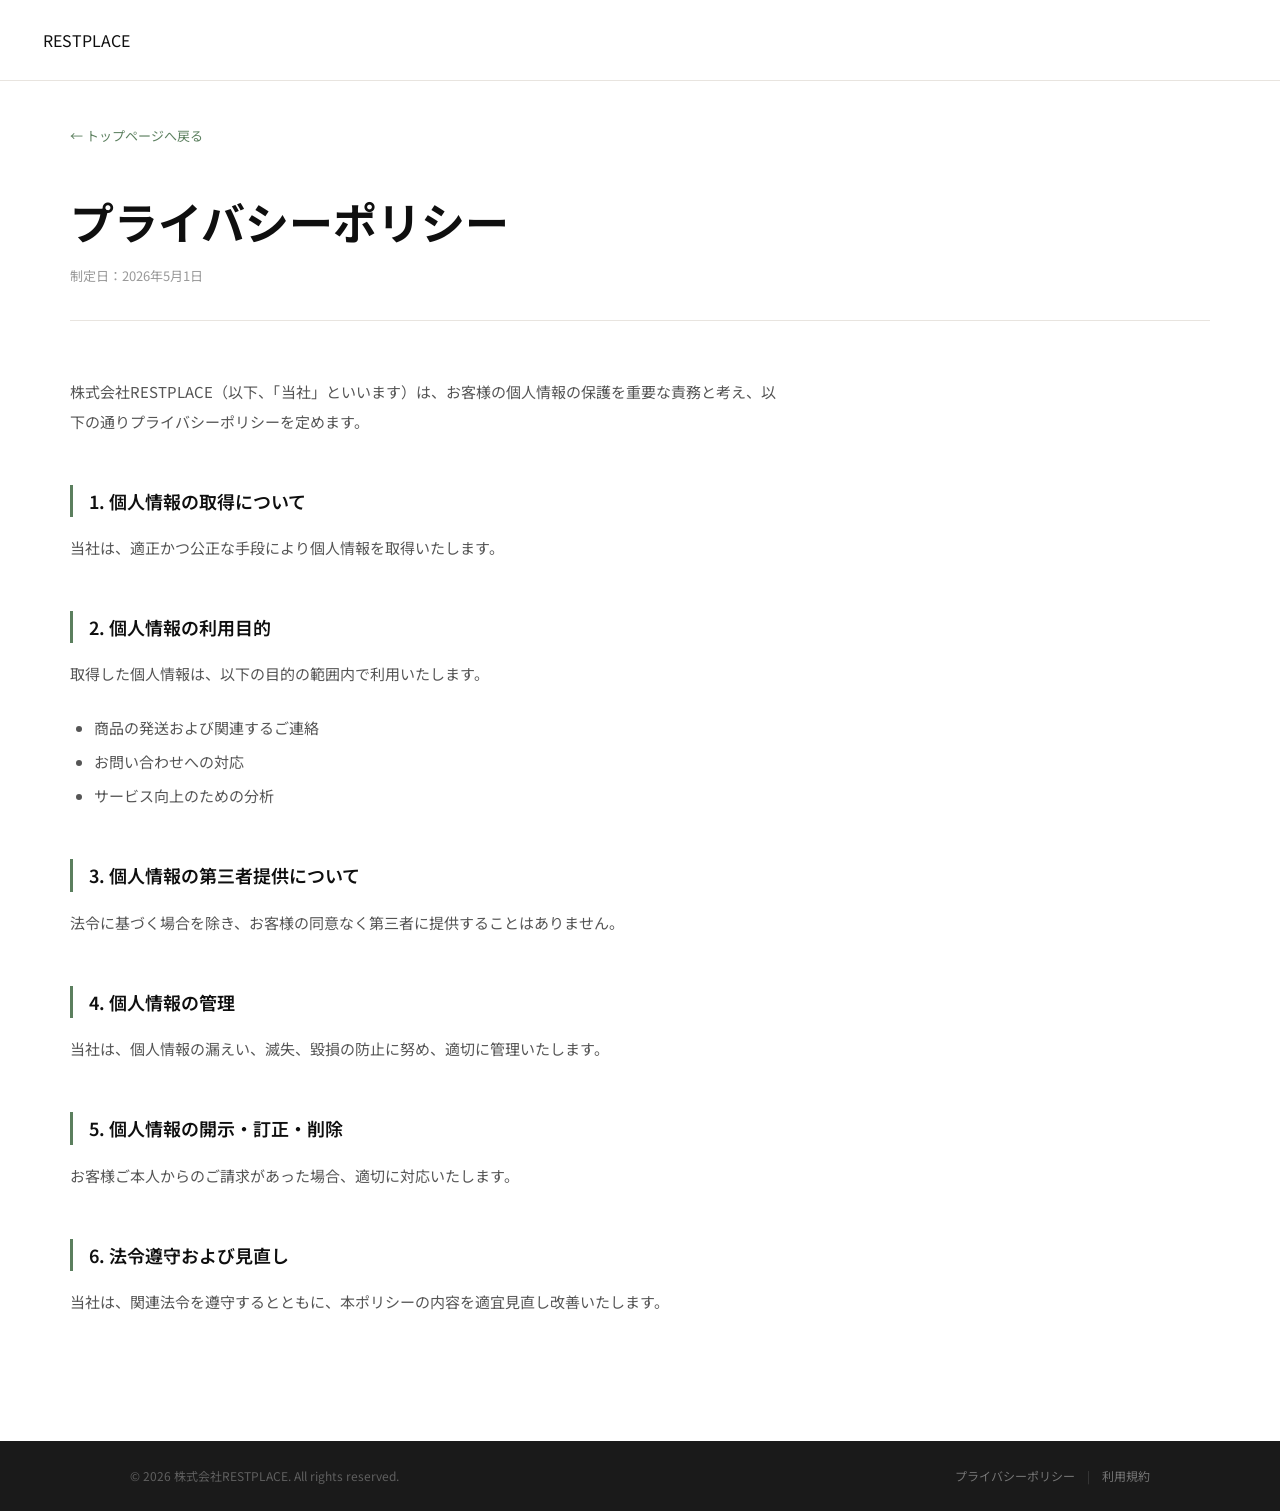
==== privacy.html @ e092492a "Initial commit: RESTPLACE website" ====
<!DOCTYPE html>
<html lang="ja">
<head>
    <meta charset="UTF-8">
    <meta name="viewport" content="width=device-width, initial-scale=1.0">
    <title>プライバシーポリシー | RESTPLACE</title>
    <link rel="preconnect" href="https://fonts.googleapis.com">
    <link rel="preconnect" href="https://fonts.gstatic.com" crossorigin>
    <link href="https://fonts.googleapis.com/css2?family=Noto+Sans+JP:wght@300;400;500;700&display=swap" rel="stylesheet">
    <link rel="stylesheet" href="style.css">
</head>
<body>

    <header class="header scrolled" id="header">
        <nav class="nav">
            <div class="nav-container">
                <a href="index.html" class="nav-logo" style="color: var(--clr-dark);">RESTPLACE</a>
            </div>
        </nav>
    </header>

    <main>
        <div class="legal-page">
            <a href="index.html" class="legal-back">
                ← トップページへ戻る
            </a>

            <h1 class="legal-title">プライバシーポリシー</h1>
            <p class="legal-updated">制定日：2026年5月1日</p>

            <div class="legal-body">
                <p>
                    株式会社RESTPLACE（以下、「当社」といいます）は、お客様の個人情報の保護を重要な責務と考え、以下の通りプライバシーポリシーを定めます。
                </p>

                <h2>1. 個人情報の取得について</h2>
                <p>
                    当社は、適正かつ公正な手段により個人情報を取得いたします。
                </p>

                <h2>2. 個人情報の利用目的</h2>
                <p>取得した個人情報は、以下の目的の範囲内で利用いたします。</p>
                <ul>
                    <li>商品の発送および関連するご連絡</li>
                    <li>お問い合わせへの対応</li>
                    <li>サービス向上のための分析</li>
                </ul>

                <h2>3. 個人情報の第三者提供について</h2>
                <p>
                    法令に基づく場合を除き、お客様の同意なく第三者に提供することはありません。
                </p>

                <h2>4. 個人情報の管理</h2>
                <p>
                    当社は、個人情報の漏えい、滅失、毀損の防止に努め、適切に管理いたします。
                </p>

                <h2>5. 個人情報の開示・訂正・削除</h2>
                <p>
                    お客様ご本人からのご請求があった場合、適切に対応いたします。
                </p>

                <h2>6. 法令遵守および見直し</h2>
                <p>
                    当社は、関連法令を遵守するとともに、本ポリシーの内容を適宜見直し改善いたします。
                </p>
            </div>
        </div>
    </main>

    <footer class="footer">
        <div class="footer-inner">
            <div class="footer-bottom">
                <p class="footer-copy">&copy; 2026 株式会社RESTPLACE. All rights reserved.</p>
                <div class="footer-legal">
                    <a href="privacy.html">プライバシーポリシー</a>
                    <span class="footer-sep">|</span>
                    <a href="terms.html">利用規約</a>
                </div>
            </div>
        </div>
    </footer>

</body>
</html>
---- style.css ----
/* ============================================================
   RESTPLACE — Main Stylesheet
   ============================================================ */

/* 1. Variables & Tokens
   2. Reset
   3. Base
   4. Layout
   5. Navigation
   6. Hero
   7. Sections (shared)
   8. Business
   9. Product
   10. About
   11. Message
   12. FAQ
   13. Contact
   14. Footer
   15. Buttons
   16. Animations
   17. Responsive
   ============================================================ */

/* ---- 1. Variables ---- */
:root {
    --clr-dark:        #0F0F0F;
    --clr-dark-2:      #1A1A1A;
    --clr-dark-3:      #2A2A2A;
    --clr-bg:          #FFFFFF;
    --clr-bg-alt:      #F5F3F0;
    --clr-text:        #1A1A1A;
    --clr-text-mid:    #555555;
    --clr-text-muted:  #999999;
    --clr-text-light:  #F0EDE8;
    --clr-accent:      #5B7F5E;
    --clr-accent-lt:   #EBF2EC;
    --clr-line:        #00B900;
    --clr-amazon:      #FF9900;
    --clr-border:      #E8E4DF;
    --clr-white:       #FFFFFF;

    --ff-en: 'Helvetica Neue', HelveticaNeue, Helvetica, Arial, sans-serif;
    --ff-ja: 'Noto Sans JP', sans-serif;

    --section-py: clamp(80px, 10vw, 140px);
    --container-max: 1140px;
    --container-px: clamp(24px, 5vw, 60px);

    --radius-sm: 6px;
    --radius-md: 12px;
    --radius-lg: 20px;

    --shadow-sm: 0 2px 12px rgba(0,0,0,.07);
    --shadow-md: 0 8px 32px rgba(0,0,0,.10);
    --shadow-lg: 0 20px 60px rgba(0,0,0,.12);

    --trans: .3s ease;
    --trans-slow: .6s ease;
}

/* ---- 2. Reset ---- */
*, *::before, *::after { box-sizing: border-box; margin: 0; padding: 0; }
html { scroll-behavior: smooth; -webkit-font-smoothing: antialiased; }
img, video { display: block; max-width: 100%; }
a { text-decoration: none; color: inherit; }
ul, ol { list-style: none; }
button { cursor: pointer; background: none; border: none; font: inherit; }
input, textarea, select { font: inherit; }

/* ---- 3. Base ---- */
body {
    font-family: var(--ff-ja);
    font-size: 16px;
    line-height: 1.8;
    color: var(--clr-text);
    background: var(--clr-bg);
    overflow-x: hidden;
}

/* ---- 4. Layout ---- */
.container {
    max-width: var(--container-max);
    margin: 0 auto;
    padding: 0 var(--container-px);
}

/* ---- 5. Navigation ---- */
.header {
    position: fixed;
    top: 0; left: 0; right: 0;
    z-index: 1000;
    transition: background var(--trans), box-shadow var(--trans);
}

.header.scrolled {
    background: rgba(255, 255, 255, 0.96);
    backdrop-filter: blur(12px);
    box-shadow: 0 1px 0 var(--clr-border);
}

.nav { padding: 0 var(--container-px) 0 6px; }
.nav-container {
    max-width: var(--container-max);
    margin: 0 auto;
    height: 80px;
    display: flex;
    align-items: center;
    justify-content: space-between;
    gap: 40px;
}

.nav-logo {
    display: flex;
    align-items: center;
    transition: opacity var(--trans);
}

.nav-logo:hover { opacity: .75; }

.nav-logo-img {
    width: clamp(130px, 16vw, 200px);
    height: auto;
    display: block;
}

.header.scrolled .nav-logo { opacity: 1; }

.nav-menu {
    display: flex;
    align-items: center;
    gap: 8px;
}

.nav-link {
    font-size: 13px;
    font-weight: 400;
    letter-spacing: .04em;
    color: var(--clr-text-mid);
    padding: 8px 12px;
    border-radius: var(--radius-sm);
    transition: color var(--trans), background var(--trans);
}

.nav-link:hover { color: var(--clr-dark); background: rgba(0,0,0,.06); }

.header.scrolled .nav-link { color: var(--clr-text-mid); }
.header.scrolled .nav-link:hover { color: var(--clr-dark); background: var(--clr-bg-alt); }

.nav-cta {
    color: var(--clr-white) !important;
    background: var(--clr-accent);
    padding: 8px 18px;
    border-radius: 100px;
    font-weight: 500;
}

.nav-cta:hover { background: #4a6e4d !important; color: var(--clr-white) !important; }
.header.scrolled .nav-cta { color: var(--clr-white) !important; }

.nav-toggle {
    display: none;
    flex-direction: column;
    gap: 5px;
    padding: 8px;
    z-index: 1001;
}

.nav-toggle span {
    display: block;
    width: 24px;
    height: 2px;
    background: var(--clr-dark); /* 画像が明るいので常にダーク */
    border-radius: 2px;
    transition: transform var(--trans), opacity var(--trans), background var(--trans);
}

.header.scrolled .nav-toggle span { background: var(--clr-dark); }

.nav-toggle.open span:nth-child(1) { transform: translateY(7px) rotate(45deg); }
.nav-toggle.open span:nth-child(2) { opacity: 0; }
.nav-toggle.open span:nth-child(3) { transform: translateY(-7px) rotate(-45deg); }

/* ---- 6. Hero ---- */
.hero {
    position: relative;
    min-height: 100svh;
    display: flex;
    align-items: center;
    overflow: hidden;
    background: #e8e4df; /* fallback while image loads */
}

/* 画像背景 */
.hero-bg {
    position: absolute;
    inset: 0;
    z-index: 0;
}

.hero-bg img {
    width: 100%;
    height: 100%;
    object-fit: cover;
    object-position: left center;
}

/* 右半分に白いグラデーションを重ねてテキストを読みやすくする */
.hero-overlay {
    position: absolute;
    inset: 0;
    z-index: 1;
    background: linear-gradient(
        to right,
        transparent 0%,
        transparent 40%,
        rgba(255, 255, 255, 0.70) 54%,
        rgba(255, 255, 255, 0.90) 66%,
        rgba(255, 255, 255, 0.96) 100%
    );
}

.hero-inner {
    position: relative;
    z-index: 2;
    width: 100%;
    padding: 120px var(--container-px) 100px;
    max-width: calc(var(--container-max) + var(--container-px) * 2);
    margin: 0 auto;
    display: flex;
    justify-content: flex-end; /* コンテンツを右寄せ */
}

.hero-content {
    max-width: 460px;
    width: 44%;
}

.hero-eyebrow {
    font-family: var(--ff-en);
    font-size: 11px;
    font-weight: 600;
    letter-spacing: .3em;
    color: var(--clr-accent);
    text-transform: uppercase;
    margin-bottom: 20px;
}

.hero-divider {
    width: 40px;
    height: 2px;
    background: var(--clr-accent);
    margin-bottom: 28px;
    border-radius: 2px;
}

.hero-text {
    font-size: clamp(14px, 1.6vw, 16px);
    line-height: 2;
    color: var(--clr-text);
    margin-bottom: 20px;
    font-weight: 400;
}

.hero-sub {
    font-size: 13px;
    line-height: 1.9;
    color: var(--clr-text-mid);
    margin-bottom: 40px;
}

.hero-actions {
    display: flex;
    flex-wrap: wrap;
    gap: 16px;
    align-items: center;
}

/* 背景が明るいのでゴーストボタンをダーク調に */
.hero .btn-ghost {
    color: var(--clr-text-mid);
    border-color: rgba(0, 0, 0, .22);
}

.hero .btn-ghost:hover {
    background: rgba(0, 0, 0, .05);
    border-color: var(--clr-accent);
    color: var(--clr-dark);
}

/* キャッチコピー + ロゴ */
.hero-catchphrase-wrap {
    position: absolute;
    left: var(--container-px);
    top: 38%;
    transform: translateY(-50%);
    z-index: 2;
    display: flex;
    flex-direction: column;
    align-items: center;
    gap: 20px;
    pointer-events: none;
}

.hero-logo {
    height: clamp(140px, 16vw, 240px);
    width: auto;
    align-self: center;
    opacity: 0;
    animation: catchphraseIn .65s cubic-bezier(.25, .46, .45, .94) forwards;
    animation-delay: calc(7 * 120ms + 600ms + 200ms);
}

.hero-catchphrase {
    font-family: 'Noto Serif JP', '游明朝', YuMincho, 'HiraMinProN-W3', serif;
    font-size: clamp(26px, 3.6vw, 52px);
    font-weight: 400;
    color: #64564A;
    letter-spacing: .2em;
    line-height: 1;
    white-space: nowrap;
}

.hero-catchphrase span {
    display: inline-block;
    opacity: 0;
    animation: catchphraseIn .65s cubic-bezier(.25, .46, .45, .94) forwards;
    animation-delay: calc(var(--i) * 120ms + 600ms);
}

@keyframes catchphraseIn {
    from {
        opacity: 0;
        transform: translateY(14px);
    }
    to {
        opacity: 1;
        transform: translateY(0);
    }
}

.hero-scroll-indicator {
    position: absolute;
    bottom: 40px;
    right: var(--container-px); /* 右端に移動 */
    display: flex;
    flex-direction: column;
    align-items: center;
    gap: 12px;
    z-index: 3;
}

.hero-scroll-indicator span {
    font-family: var(--ff-en);
    font-size: 10px;
    font-weight: 500;
    letter-spacing: .25em;
    color: rgba(0, 0, 0, .28);
    writing-mode: vertical-rl;
}

.scroll-line {
    width: 1px;
    height: 60px;
    background: linear-gradient(to bottom, rgba(0,0,0,.22), transparent);
    animation: scrollPulse 2s ease-in-out infinite;
}

@keyframes scrollPulse {
    0%, 100% { opacity: .4; transform: scaleY(1); }
    50% { opacity: 1; transform: scaleY(.7); }
}

/* ---- 7. Sections (shared) ---- */
.section {
    padding: var(--section-py) 0;
    background: var(--clr-bg);
}

.section-alt { background: var(--clr-bg-alt); }

.section-dark {
    background: var(--clr-dark);
}


.section-header {
    margin-bottom: 64px;
}

.section-label {
    font-family: var(--ff-ja);
    font-size: 12px;
    font-weight: 400;
    letter-spacing: .1em;
    color: var(--clr-accent);
    text-transform: none;
    margin-bottom: 10px;
}

.section-label--light { color: rgba(91,127,94,.85); }

.section-title {
    font-family: var(--ff-en);
    font-size: clamp(32px, 5vw, 56px);
    font-weight: 900;
    line-height: 1.05;
    letter-spacing: .05em;
    color: var(--clr-dark);
    text-transform: uppercase;
}

.section-title--light { color: var(--clr-white); }

.section-desc {
    margin-top: 16px;
    font-size: 16px;
    color: var(--clr-text-mid);
    line-height: 1.8;
}

/* ---- 8. Business ---- */
.business-grid {
    display: grid;
    grid-template-columns: 1fr 1fr;
    gap: 80px;
    align-items: start;
}

.lead-text {
    font-size: 18px;
    line-height: 1.9;
    color: var(--clr-text);
    font-weight: 400;
    margin-bottom: 24px;
}

.body-text {
    font-size: 15px;
    line-height: 1.9;
    color: var(--clr-text-mid);
}

.values-label {
    font-family: var(--ff-en);
    font-size: 11px;
    font-weight: 600;
    letter-spacing: .25em;
    color: var(--clr-accent);
    text-transform: uppercase;
    margin-bottom: 32px;
}

.value-list {
    display: flex;
    flex-direction: column;
    gap: 32px;
}

.value-item {
    display: flex;
    gap: 24px;
    align-items: flex-start;
    padding-bottom: 32px;
    border-bottom: 1px solid var(--clr-border);
}

.value-item:last-child { border-bottom: none; padding-bottom: 0; }

.value-num {
    font-family: var(--ff-en);
    font-size: 12px;
    font-weight: 600;
    color: var(--clr-accent);
    letter-spacing: .1em;
    min-width: 28px;
    margin-top: 2px;
}

.value-body h4 {
    font-size: 15px;
    font-weight: 600;
    color: var(--clr-dark);
    margin-bottom: 6px;
    line-height: 1.4;
}

.value-body p {
    font-size: 14px;
    color: var(--clr-text-mid);
    line-height: 1.8;
}

/* ---- 9. Product ---- */
.product-card {
    display: grid;
    grid-template-columns: 420px 1fr;
    gap: 80px;
    align-items: center;
    background: var(--clr-bg);
    border-radius: var(--radius-lg);
    overflow: hidden;
    box-shadow: var(--shadow-lg);
}

.product-visual {
    background: linear-gradient(145deg, #1e3320 0%, #2d5232 35%, #4a7e4f 65%, #6ba870 100%);
    min-height: 480px;
    display: flex;
    align-items: center;
    justify-content: center;
    position: relative;
    overflow: hidden;
}

.product-visual::before {
    content: '';
    position: absolute;
    inset: 0;
    background:
        radial-gradient(circle at 30% 30%, rgba(255,255,255,.08) 0%, transparent 50%),
        radial-gradient(circle at 70% 70%, rgba(0,0,0,.3) 0%, transparent 60%);
}

.product-visual::after {
    content: 'SESAME SOY PROTEIN';
    position: absolute;
    bottom: 28px;
    right: 28px;
    font-family: var(--ff-en);
    font-size: 9px;
    font-weight: 500;
    letter-spacing: .25em;
    color: rgba(255,255,255,.3);
}

.product-visual-inner {
    position: relative;
    z-index: 1;
    text-align: center;
    padding: 40px;
}

.product-visual-name {
    font-family: var(--ff-ja);
    font-size: 28px;
    font-weight: 700;
    color: var(--clr-white);
    line-height: 1.5;
    letter-spacing: .05em;
    margin-bottom: 12px;
}

.product-visual-sub {
    font-family: var(--ff-en);
    font-size: 11px;
    font-weight: 400;
    letter-spacing: .3em;
    color: rgba(255,255,255,.5);
    line-height: 2;
}

.product-info {
    padding: 48px 56px 48px 0;
}

.product-label {
    font-family: var(--ff-en);
    font-size: 11px;
    font-weight: 600;
    letter-spacing: .3em;
    color: var(--clr-accent);
    text-transform: uppercase;
    margin-bottom: 12px;
}

.product-name {
    font-size: clamp(24px, 3vw, 36px);
    font-weight: 700;
    color: var(--clr-dark);
    line-height: 1.3;
    margin-bottom: 24px;
}

.product-desc {
    font-size: 15px;
    line-height: 2;
    color: var(--clr-text-mid);
    margin-bottom: 40px;
}

.product-actions { display: flex; flex-direction: column; gap: 12px; align-items: flex-start; }

.product-note {
    font-size: 13px;
    color: var(--clr-text-muted);
}

/* ---- 10. About ---- */
.table-wrap {
    max-width: 720px;
}

.company-table {
    width: 100%;
    border-collapse: collapse;
}

.company-table tr {
    border-bottom: 1px solid var(--clr-border);
}

.company-table tr:first-child {
    border-top: 1px solid var(--clr-border);
}

.company-table th {
    width: 160px;
    padding: 28px 0;
    text-align: left;
    font-size: 14px;
    font-weight: 600;
    color: var(--clr-dark);
    vertical-align: top;
    white-space: nowrap;
}

.company-table td {
    padding: 28px 0 28px 32px;
    font-size: 15px;
    color: var(--clr-text-mid);
    line-height: 1.8;
}

/* ---- 11. Message ---- */
.message-wrap {
    max-width: 720px;
    position: relative;
    z-index: 1;
}

.message-quote-mark {
    font-family: var(--ff-en);
    font-size: 120px;
    font-weight: 700;
    line-height: .6;
    color: var(--clr-accent);
    opacity: .25;
    margin-bottom: 24px;
    user-select: none;
}

.message-body {
    display: flex;
    flex-direction: column;
    gap: 20px;
    margin-bottom: 48px;
}

.message-body p {
    font-size: clamp(15px, 2vw, 18px);
    line-height: 2;
    color: rgba(255, 255, 255, .82);
}

.message-sig {
    display: flex;
    flex-direction: column;
    gap: 6px;
    padding-top: 32px;
    border-top: 1px solid rgba(255, 255, 255, .12);
}

.sig-role {
    font-size: 13px;
    color: rgba(255, 255, 255, .45);
    letter-spacing: .08em;
}

.sig-name {
    font-size: 20px;
    font-weight: 600;
    color: var(--clr-white);
    letter-spacing: .05em;
}

/* ---- 12. FAQ ---- */
.faq-list {
    max-width: 760px;
}

.faq-item {
    border-bottom: 1px solid var(--clr-border);
}

.faq-item:first-child {
    border-top: 1px solid var(--clr-border);
}

.faq-q {
    width: 100%;
    display: flex;
    justify-content: space-between;
    align-items: center;
    gap: 24px;
    padding: 24px 0;
    text-align: left;
    font-size: 15px;
    font-weight: 500;
    color: var(--clr-dark);
    line-height: 1.6;
    transition: color var(--trans);
}

.faq-q:hover { color: var(--clr-accent); }

.faq-q[aria-expanded="true"] { color: var(--clr-accent); }

.faq-icon {
    flex-shrink: 0;
    width: 28px;
    height: 28px;
    border-radius: 50%;
    border: 1.5px solid var(--clr-border);
    display: flex;
    align-items: center;
    justify-content: center;
    position: relative;
    transition: background var(--trans), border-color var(--trans), transform var(--trans);
}

.faq-icon::before,
.faq-icon::after {
    content: '';
    position: absolute;
    background: var(--clr-text-mid);
    border-radius: 1px;
    transition: transform var(--trans), opacity var(--trans), background var(--trans);
}

.faq-icon::before { width: 10px; height: 1.5px; }
.faq-icon::after  { width: 1.5px; height: 10px; }

.faq-q[aria-expanded="true"] .faq-icon {
    background: var(--clr-accent);
    border-color: var(--clr-accent);
    transform: rotate(45deg);
}

.faq-q[aria-expanded="true"] .faq-icon::before,
.faq-q[aria-expanded="true"] .faq-icon::after { background: var(--clr-white); }

.faq-a {
    overflow: hidden;
    max-height: 0;
    transition: max-height .4s ease, padding .3s ease;
}

.faq-a.open {
    max-height: 400px;
}

.faq-a p {
    padding: 0 0 24px 0;
    font-size: 15px;
    line-height: 1.9;
    color: var(--clr-text-mid);
}

/* ---- 13. Contact ---- */
.contact-grid {
    display: grid;
    grid-template-columns: 320px 1fr;
    gap: 48px;
    align-items: start;
}

.contact-line-card,
.contact-form-card {
    background: var(--clr-bg-alt);
    border-radius: var(--radius-md);
    padding: 40px;
}

.line-icon-wrap {
    margin-bottom: 20px;
}

.contact-card-title {
    font-size: 20px;
    font-weight: 700;
    color: var(--clr-dark);
    margin-bottom: 12px;
}

.contact-card-desc {
    font-size: 14px;
    line-height: 1.9;
    color: var(--clr-text-mid);
    margin-bottom: 28px;
}

.contact-form-card {
    background: var(--clr-bg-alt);
}

.form-group {
    display: flex;
    flex-direction: column;
    gap: 8px;
    margin-bottom: 20px;
}

.form-label {
    font-size: 13px;
    font-weight: 500;
    color: var(--clr-dark);
    letter-spacing: .02em;
}

.required {
    color: #e05555;
    margin-left: 2px;
}

.form-input,
.form-textarea {
    width: 100%;
    padding: 12px 16px;
    background: var(--clr-bg);
    border: 1.5px solid var(--clr-border);
    border-radius: var(--radius-sm);
    font-size: 14px;
    color: var(--clr-dark);
    transition: border-color var(--trans), box-shadow var(--trans);
    outline: none;
}

.form-input::placeholder,
.form-textarea::placeholder { color: #C0BBB5; }

.form-input:focus,
.form-textarea:focus {
    border-color: var(--clr-accent);
    box-shadow: 0 0 0 3px rgba(91,127,94,.12);
}

.form-textarea { resize: vertical; min-height: 120px; }

/* ---- 14. Footer ---- */
.footer {
    background: var(--clr-dark-2);
    color: rgba(255,255,255,.55);
}

.footer-inner {
    max-width: var(--container-max);
    margin: 0 auto;
    padding: 0 var(--container-px);
}

.footer-top {
    display: flex;
    justify-content: space-between;
    align-items: center;
    flex-wrap: wrap;
    gap: 32px;
    padding: 56px 0 40px;
    border-bottom: 1px solid rgba(255,255,255,.08);
}

.footer-logo {
    font-family: var(--ff-en);
    font-size: 16px;
    font-weight: 700;
    letter-spacing: .25em;
    color: var(--clr-white);
    transition: opacity var(--trans);
}

.footer-logo:hover { opacity: .7; }

.footer-nav {
    display: flex;
    flex-wrap: wrap;
    gap: 4px;
}

.footer-nav a {
    font-size: 13px;
    padding: 6px 12px;
    color: rgba(255,255,255,.5);
    border-radius: var(--radius-sm);
    transition: color var(--trans), background var(--trans);
}

.footer-nav a:hover {
    color: var(--clr-white);
    background: rgba(255,255,255,.07);
}

.footer-bottom {
    display: flex;
    justify-content: space-between;
    align-items: center;
    flex-wrap: wrap;
    gap: 16px;
    padding: 24px 0;
}

.footer-copy {
    font-size: 12px;
    color: rgba(255,255,255,.3);
}

.footer-legal {
    display: flex;
    align-items: center;
    gap: 12px;
}

.footer-legal a {
    font-size: 12px;
    color: rgba(255,255,255,.4);
    transition: color var(--trans);
}

.footer-legal a:hover { color: var(--clr-white); }

.footer-sep {
    color: rgba(255,255,255,.15);
    font-size: 12px;
}

/* ---- 15. Buttons ---- */
.btn {
    display: inline-flex;
    align-items: center;
    justify-content: center;
    gap: 8px;
    padding: 14px 32px;
    border-radius: 100px;
    font-size: 14px;
    font-weight: 500;
    letter-spacing: .03em;
    transition: background var(--trans), color var(--trans), box-shadow var(--trans), transform var(--trans);
    white-space: nowrap;
    cursor: pointer;
}

.btn:hover { transform: translateY(-1px); }
.btn:active { transform: translateY(0); }

.btn-primary {
    background: var(--clr-accent);
    color: var(--clr-white);
}

.btn-primary:hover {
    background: #4a6e4d;
    box-shadow: 0 8px 24px rgba(91,127,94,.35);
}

.btn-ghost {
    color: rgba(255,255,255,.8);
    border: 1.5px solid rgba(255,255,255,.25);
}

.btn-ghost:hover {
    background: rgba(255,255,255,.07);
    border-color: rgba(255,255,255,.5);
    color: var(--clr-white);
}

.btn-amazon {
    background: var(--clr-amazon);
    color: var(--clr-dark);
    font-weight: 600;
    padding: 14px 28px;
    border-radius: 100px;
}

.btn-amazon:hover {
    background: #e68900;
    box-shadow: 0 8px 24px rgba(255,153,0,.35);
}

.btn-line {
    background: var(--clr-line);
    color: var(--clr-white);
    font-weight: 500;
    display: block;
    text-align: center;
    padding: 14px 28px;
    border-radius: 100px;
}

.btn-line:hover {
    background: #00a000;
    box-shadow: 0 8px 24px rgba(0,185,0,.3);
    color: var(--clr-white);
}

.btn--full { width: 100%; }

/* ---- 16. Animations ---- */
.fade-up {
    opacity: 0;
    transform: translateY(28px);
    transition: opacity .65s ease, transform .65s ease;
}

.fade-up.visible {
    opacity: 1;
    transform: translateY(0);
}

.fade-up:nth-child(2) { transition-delay: .1s; }
.fade-up:nth-child(3) { transition-delay: .2s; }
.fade-up:nth-child(4) { transition-delay: .3s; }
.fade-up:nth-child(5) { transition-delay: .4s; }

/* ---- 17. Responsive ---- */
@media (max-width: 1024px) {
    .business-grid {
        grid-template-columns: 1fr;
        gap: 56px;
    }

    .product-card {
        grid-template-columns: 1fr;
    }

    .product-visual {
        min-height: 320px;
    }

    .product-info {
        padding: 40px;
    }

    .contact-grid {
        grid-template-columns: 1fr;
    }
}

@media (max-width: 768px) {
    .nav-menu {
        position: fixed;
        inset: 0;
        background: rgba(15,15,15,.97);
        backdrop-filter: blur(20px);
        flex-direction: column;
        justify-content: center;
        gap: 4px;
        padding: 80px 40px 40px;
        transform: translateX(100%);
        transition: transform .4s cubic-bezier(.4,0,.2,1);
        pointer-events: none;
    }

    .nav-menu.open {
        transform: translateX(0);
        pointer-events: auto;
    }

    .nav-menu li { width: 100%; }

    .nav-link {
        display: block;
        font-size: 22px;
        font-weight: 500;
        color: rgba(255,255,255,.7);
        padding: 14px 0;
        border-radius: 0;
        border-bottom: 1px solid rgba(255,255,255,.06);
    }

    .nav-link:hover {
        color: var(--clr-white);
        background: none;
    }

    .nav-cta {
        background: none !important;
        border-radius: 0 !important;
        padding: 14px 0 !important;
    }

    .nav-toggle { display: flex; }

    .footer-top {
        flex-direction: column;
        align-items: flex-start;
    }

    .footer-bottom {
        flex-direction: column;
        align-items: flex-start;
        gap: 12px;
    }

    .company-table th {
        width: 100px;
        font-size: 13px;
    }

    .company-table td {
        padding-left: 16px;
        font-size: 14px;
    }

    /* モバイル: オーバーレイを下から白くして画像を上に見せる */
    .hero-overlay {
        background: linear-gradient(
            to bottom,
            transparent 0%,
            transparent 38%,
            rgba(255, 255, 255, 0.82) 52%,
            rgba(255, 255, 255, 0.97) 65%,
            rgba(255, 255, 255, 1) 100%
        );
    }

    .hero-inner {
        justify-content: center;
        align-items: flex-end;
        padding-top: 80px;
        padding-bottom: 80px;
    }

    .hero-content {
        width: 100%;
        max-width: 100%;
    }

    .hero-scroll-indicator { display: none; }

    .hero-catchphrase-wrap {
        left: 50%;
        top: 32%;
        transform: translate(-50%, 0);
        align-items: center;
    }

    .hero-catchphrase {
        font-size: clamp(22px, 6vw, 32px);
    }

    .hero-logo {
        height: clamp(56px, 14vw, 88px);
    }
}

@media (max-width: 480px) {

    .product-visual { min-height: 260px; }
    .product-info { padding: 32px 24px; }

    .contact-line-card,
    .contact-form-card { padding: 28px 24px; }

    .company-table {
        display: block;
    }

    .company-table tr {
        display: block;
        padding: 20px 0;
    }

    .company-table th,
    .company-table td {
        display: block;
        width: 100%;
        padding: 0;
    }

    .company-table th {
        margin-bottom: 6px;
    }

    .company-table td {
        color: var(--clr-text);
        padding-left: 0;
    }
}

/* Legal pages */
.legal-page {
    padding: 120px var(--container-px) 100px;
    max-width: calc(var(--container-max) + var(--container-px) * 2);
    margin: 0 auto;
}

.legal-page .legal-back {
    display: inline-flex;
    align-items: center;
    gap: 8px;
    font-size: 13px;
    color: var(--clr-accent);
    margin-bottom: 48px;
    transition: gap var(--trans);
}

.legal-page .legal-back:hover { gap: 12px; }

.legal-title {
    font-size: clamp(28px, 4vw, 44px);
    font-weight: 700;
    color: var(--clr-dark);
    margin-bottom: 16px;
    line-height: 1.2;
}

.legal-updated {
    font-size: 13px;
    color: var(--clr-text-muted);
    margin-bottom: 56px;
    padding-bottom: 32px;
    border-bottom: 1px solid var(--clr-border);
}

.legal-body {
    max-width: 720px;
}

.legal-body p {
    font-size: 15px;
    line-height: 2;
    color: var(--clr-text-mid);
    margin-bottom: 24px;
}

.legal-body h2 {
    font-size: 18px;
    font-weight: 600;
    color: var(--clr-dark);
    margin: 48px 0 16px;
    padding-left: 16px;
    border-left: 3px solid var(--clr-accent);
}

.legal-body ul {
    list-style: disc;
    padding-left: 24px;
    margin-bottom: 24px;
}

.legal-body ul li {
    font-size: 15px;
    line-height: 2;
    color: var(--clr-text-mid);
    margin-bottom: 4px;
}
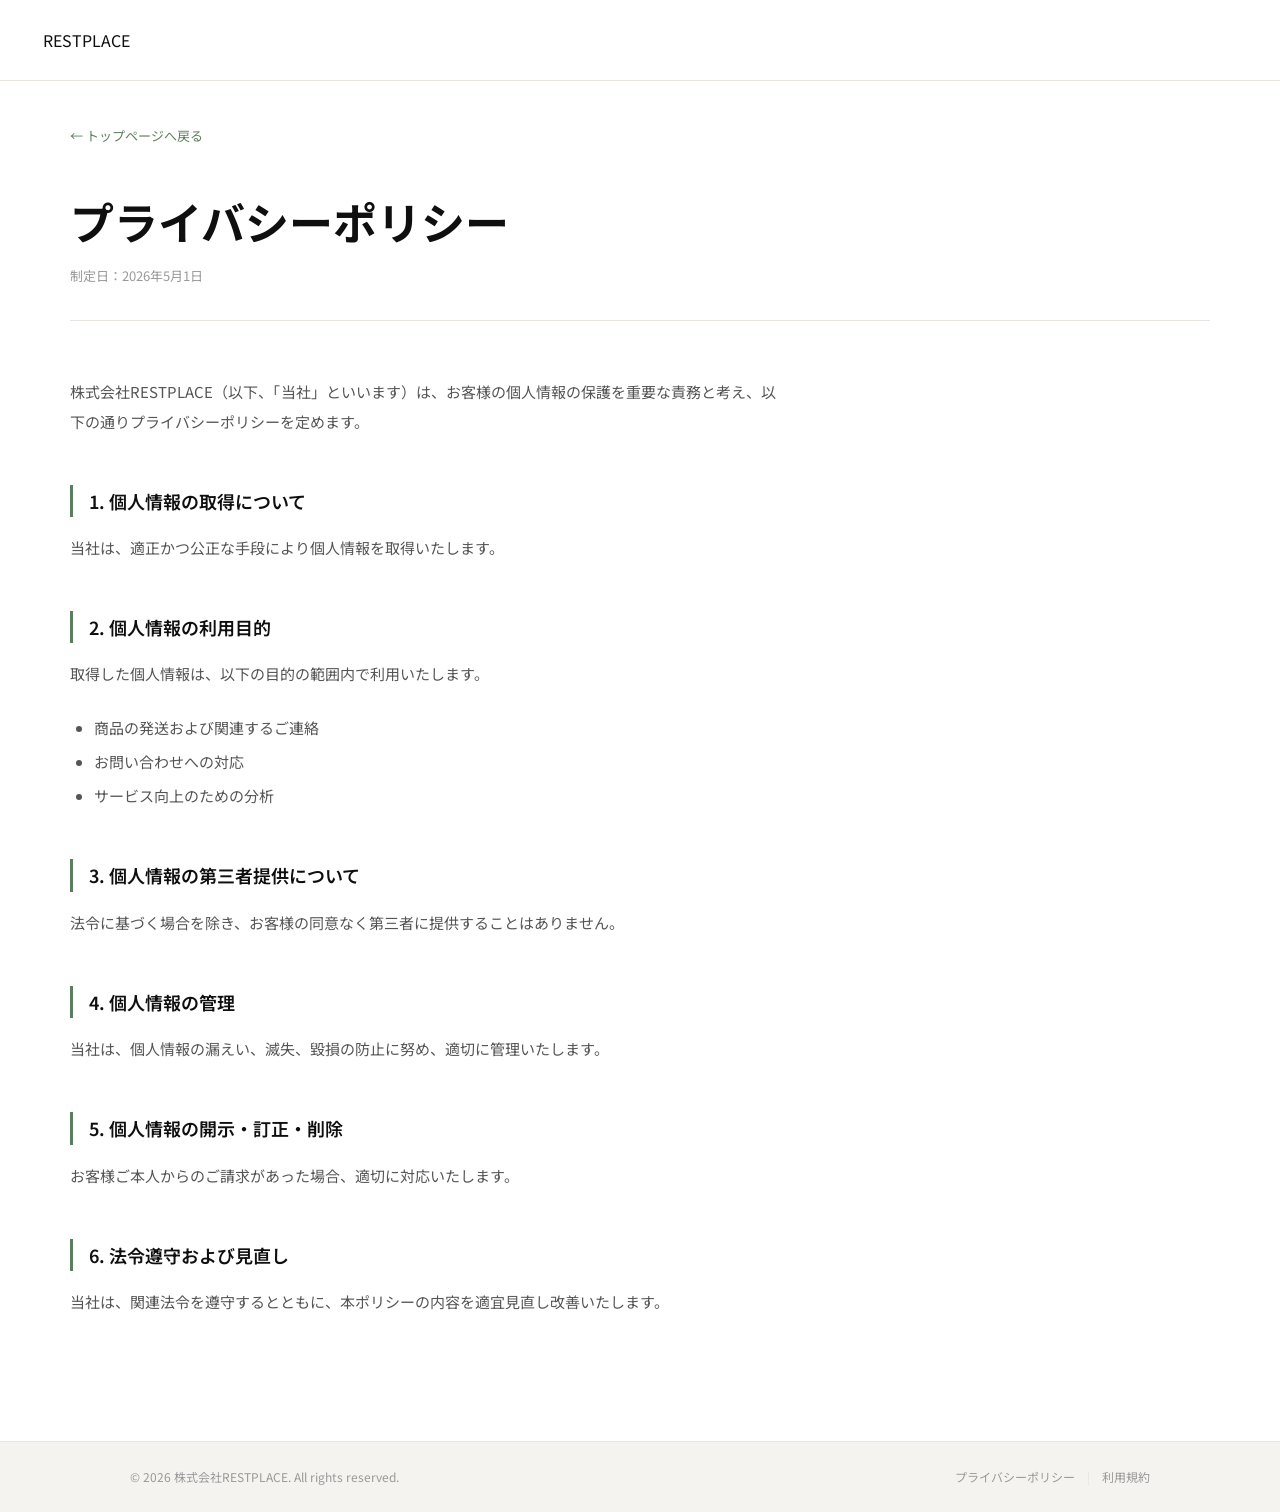
==== commit 8ce35a83: "Fix stale GitHub Pages redirects and add favicon" ====
--- a/privacy.html
+++ b/privacy.html
@@ -4,6 +4,10 @@
     <meta charset="UTF-8">
     <meta name="viewport" content="width=device-width, initial-scale=1.0">
     <title>プライバシーポリシー | RESTPLACE</title>
+    <link rel="icon" href="/favicon.ico" sizes="any">
+    <link rel="icon" type="image/png" sizes="32x32" href="/favicon-32x32.png">
+    <link rel="icon" type="image/png" sizes="16x16" href="/favicon-16x16.png">
+    <link rel="apple-touch-icon" sizes="180x180" href="/apple-touch-icon.png">
     <link rel="preconnect" href="https://fonts.googleapis.com">
     <link rel="preconnect" href="https://fonts.gstatic.com" crossorigin>
     <link href="https://fonts.googleapis.com/css2?family=Noto+Sans+JP:wght@300;400;500;700&display=swap" rel="stylesheet">
--- a/style.css
+++ b/style.css
@@ -123,12 +123,28 @@
     display: block;
 }
 
+.nav-logo-tagline {
+    display: none;
+    font-family: 'Noto Serif JP', serif;
+    font-size: 11px;
+    font-weight: 400;
+    letter-spacing: .2em;
+    color: var(--clr-text-mid);
+    margin-left: 10px;
+    white-space: nowrap;
+}
+
 .header.scrolled .nav-logo { opacity: 1; }
 
 .nav-menu {
+    position: fixed;
+    top: 0;
+    right: var(--container-px);
+    height: 80px;
     display: flex;
     align-items: center;
     gap: 8px;
+    z-index: 1001;
 }
 
 .nav-link {
@@ -143,8 +159,8 @@
 
 .nav-link:hover { color: var(--clr-dark); background: rgba(0,0,0,.06); }
 
-.header.scrolled .nav-link { color: var(--clr-text-mid); }
-.header.scrolled .nav-link:hover { color: var(--clr-dark); background: var(--clr-bg-alt); }
+.header.scrolled ~ .nav-menu .nav-link { color: var(--clr-text-mid); }
+.header.scrolled ~ .nav-menu .nav-link:hover { color: var(--clr-dark); background: var(--clr-bg-alt); }
 
 .nav-cta {
     color: var(--clr-white) !important;
@@ -155,7 +171,7 @@
 }
 
 .nav-cta:hover { background: #4a6e4d !important; color: var(--clr-white) !important; }
-.header.scrolled .nav-cta { color: var(--clr-white) !important; }
+.header.scrolled ~ .nav-menu .nav-cta { color: var(--clr-white) !important; }
 
 .nav-toggle {
     display: none;
@@ -163,6 +179,10 @@
     gap: 5px;
     padding: 8px;
     z-index: 1001;
+    overflow: hidden;
+    background: none;
+    border: none;
+    cursor: pointer;
 }
 
 .nav-toggle span {
@@ -176,9 +196,9 @@
 
 .header.scrolled .nav-toggle span { background: var(--clr-dark); }
 
-.nav-toggle.open span:nth-child(1) { transform: translateY(7px) rotate(45deg); }
+.nav-toggle.open span:nth-child(1) { transform: translateY(7px) rotate(45deg); border-radius: 0; }
 .nav-toggle.open span:nth-child(2) { opacity: 0; }
-.nav-toggle.open span:nth-child(3) { transform: translateY(-7px) rotate(-45deg); }
+.nav-toggle.open span:nth-child(3) { transform: translateY(-7px) rotate(-45deg); border-radius: 0; }
 
 /* ---- 6. Hero ---- */
 .hero {
@@ -197,11 +217,12 @@
     z-index: 0;
 }
 
-.hero-bg img {
+.hero-bg img,
+.hero-bg video {
     width: 100%;
     height: 100%;
     object-fit: cover;
-    object-position: left center;
+    object-position: center center;
 }
 
 /* 右半分に白いグラデーションを重ねてテキストを読みやすくする */
@@ -209,14 +230,9 @@
     position: absolute;
     inset: 0;
     z-index: 1;
-    background: linear-gradient(
-        to right,
-        transparent 0%,
-        transparent 40%,
-        rgba(255, 255, 255, 0.70) 54%,
-        rgba(255, 255, 255, 0.90) 66%,
-        rgba(255, 255, 255, 0.96) 100%
-    );
+    background:
+        linear-gradient(to right, rgba(0,0,0,0.32) 0%, transparent 38%),
+        linear-gradient(to right, transparent 0%, transparent 40%, rgba(255,255,255,0.70) 54%, rgba(255,255,255,0.90) 66%, rgba(255,255,255,0.96) 100%);
 }
 
 .hero-inner {
@@ -306,8 +322,8 @@
     width: auto;
     align-self: center;
     opacity: 0;
-    animation: catchphraseIn .65s cubic-bezier(.25, .46, .45, .94) forwards;
-    animation-delay: calc(7 * 120ms + 600ms + 200ms);
+    animation: catchphraseIn .65s cubic-bezier(.25, .46, .45, .94) forwards calc(7 * 120ms + 600ms + 200ms);
+    transition: opacity .7s ease;
 }
 
 .hero-catchphrase {
@@ -328,14 +344,8 @@
 }
 
 @keyframes catchphraseIn {
-    from {
-        opacity: 0;
-        transform: translateY(14px);
-    }
-    to {
-        opacity: 1;
-        transform: translateY(0);
-    }
+    from { opacity: 0; transform: translateY(14px); }
+    to   { opacity: 1; transform: translateY(0); }
 }
 
 .hero-scroll-indicator {
@@ -503,60 +513,19 @@
 }
 
 .product-visual {
-    background: linear-gradient(145deg, #1e3320 0%, #2d5232 35%, #4a7e4f 65%, #6ba870 100%);
-    min-height: 480px;
-    display: flex;
-    align-items: center;
-    justify-content: center;
+    aspect-ratio: 1 / 1;
     position: relative;
     overflow: hidden;
 }
 
-.product-visual::before {
-    content: '';
+.product-img {
     position: absolute;
     inset: 0;
-    background:
-        radial-gradient(circle at 30% 30%, rgba(255,255,255,.08) 0%, transparent 50%),
-        radial-gradient(circle at 70% 70%, rgba(0,0,0,.3) 0%, transparent 60%);
-}
-
-.product-visual::after {
-    content: 'SESAME SOY PROTEIN';
-    position: absolute;
-    bottom: 28px;
-    right: 28px;
-    font-family: var(--ff-en);
-    font-size: 9px;
-    font-weight: 500;
-    letter-spacing: .25em;
-    color: rgba(255,255,255,.3);
-}
-
-.product-visual-inner {
-    position: relative;
-    z-index: 1;
-    text-align: center;
-    padding: 40px;
-}
-
-.product-visual-name {
-    font-family: var(--ff-ja);
-    font-size: 28px;
-    font-weight: 700;
-    color: var(--clr-white);
-    line-height: 1.5;
-    letter-spacing: .05em;
-    margin-bottom: 12px;
-}
-
-.product-visual-sub {
-    font-family: var(--ff-en);
-    font-size: 11px;
-    font-weight: 400;
-    letter-spacing: .3em;
-    color: rgba(255,255,255,.5);
-    line-height: 2;
+    width: 100%;
+    height: 100%;
+    object-fit: cover;
+    object-position: left center;
+    display: block;
 }
 
 .product-info {
@@ -589,6 +558,10 @@
 }
 
 .product-actions { display: flex; flex-direction: column; gap: 12px; align-items: flex-start; }
+
+.product-buy-row { display: flex; flex-direction: row; align-items: center; gap: 32px; }
+
+.amazon-logo { height: 22px; width: auto; display: block; position: relative; top: 5px; }
 
 .product-note {
     font-size: 13px;
@@ -848,8 +821,8 @@
 
 /* ---- 14. Footer ---- */
 .footer {
-    background: var(--clr-dark-2);
-    color: rgba(255,255,255,.55);
+    background: var(--clr-bg-alt);
+    border-top: 1px solid var(--clr-border);
 }
 
 .footer-inner {
@@ -865,19 +838,22 @@
     flex-wrap: wrap;
     gap: 32px;
     padding: 56px 0 40px;
-    border-bottom: 1px solid rgba(255,255,255,.08);
+    border-bottom: 1px solid var(--clr-border);
 }
 
 .footer-logo {
-    font-family: var(--ff-en);
-    font-size: 16px;
-    font-weight: 700;
-    letter-spacing: .25em;
-    color: var(--clr-white);
+    display: flex;
+    align-items: center;
     transition: opacity var(--trans);
 }
 
-.footer-logo:hover { opacity: .7; }
+.footer-logo:hover { opacity: .65; }
+
+.footer-logo-img {
+    width: clamp(120px, 14vw, 180px);
+    height: auto;
+    display: block;
+}
 
 .footer-nav {
     display: flex;
@@ -888,14 +864,14 @@
 .footer-nav a {
     font-size: 13px;
     padding: 6px 12px;
-    color: rgba(255,255,255,.5);
+    color: var(--clr-text-mid);
     border-radius: var(--radius-sm);
     transition: color var(--trans), background var(--trans);
 }
 
 .footer-nav a:hover {
-    color: var(--clr-white);
-    background: rgba(255,255,255,.07);
+    color: var(--clr-dark);
+    background: rgba(0,0,0,.05);
 }
 
 .footer-bottom {
@@ -909,7 +885,7 @@
 
 .footer-copy {
     font-size: 12px;
-    color: rgba(255,255,255,.3);
+    color: var(--clr-text-muted);
 }
 
 .footer-legal {
@@ -920,14 +896,14 @@
 
 .footer-legal a {
     font-size: 12px;
-    color: rgba(255,255,255,.4);
+    color: var(--clr-text-muted);
     transition: color var(--trans);
 }
 
-.footer-legal a:hover { color: var(--clr-white); }
+.footer-legal a:hover { color: var(--clr-dark); }
 
 .footer-sep {
-    color: rgba(255,255,255,.15);
+    color: var(--clr-border);
     font-size: 12px;
 }
 
@@ -1031,7 +1007,7 @@
     }
 
     .product-visual {
-        min-height: 320px;
+        aspect-ratio: 1 / 1;
     }
 
     .product-info {
@@ -1047,7 +1023,8 @@
     .nav-menu {
         position: fixed;
         inset: 0;
-        background: rgba(15,15,15,.97);
+        height: 100dvh;
+        background: rgba(15,15,15,.1);
         backdrop-filter: blur(20px);
         flex-direction: column;
         justify-content: center;
@@ -1086,7 +1063,14 @@
         padding: 14px 0 !important;
     }
 
-    .nav-toggle { display: flex; }
+    .nav-toggle {
+        display: flex;
+        position: fixed;
+        top: 20px;
+        right: var(--container-px);
+        z-index: 1002;
+    }
+    .nav-logo-tagline { display: inline; }
 
     .footer-top {
         flex-direction: column;
@@ -1109,23 +1093,38 @@
         font-size: 14px;
     }
 
-    /* モバイル: オーバーレイを下から白くして画像を上に見せる */
+    /* モバイル: 画像→コンテンツの縦積みレイアウト */
+    .hero {
+        min-height: auto;
+        display: block;
+    }
+
+    .hero-bg {
+        position: relative;
+        height: 55vh;
+        max-height: 420px;
+        min-height: 260px;
+    }
+
     .hero-overlay {
+        bottom: auto;
+        height: 55vh;
+        max-height: 420px;
+        min-height: 260px;
         background: linear-gradient(
             to bottom,
-            transparent 0%,
-            transparent 38%,
-            rgba(255, 255, 255, 0.82) 52%,
-            rgba(255, 255, 255, 0.97) 65%,
+            transparent 40%,
+            rgba(255, 255, 255, 0.65) 78%,
             rgba(255, 255, 255, 1) 100%
         );
     }
 
     .hero-inner {
-        justify-content: center;
-        align-items: flex-end;
-        padding-top: 80px;
-        padding-bottom: 80px;
+        position: relative;
+        background: #fff;
+        padding: 48px var(--container-px) 64px;
+        justify-content: flex-start;
+        align-items: flex-start;
     }
 
     .hero-content {
@@ -1134,26 +1133,12 @@
     }
 
     .hero-scroll-indicator { display: none; }
-
-    .hero-catchphrase-wrap {
-        left: 50%;
-        top: 32%;
-        transform: translate(-50%, 0);
-        align-items: center;
-    }
-
-    .hero-catchphrase {
-        font-size: clamp(22px, 6vw, 32px);
-    }
-
-    .hero-logo {
-        height: clamp(56px, 14vw, 88px);
-    }
+    .hero-catchphrase-wrap { display: none; }
 }
 
 @media (max-width: 480px) {
 
-    .product-visual { min-height: 260px; }
+    .product-visual { aspect-ratio: 1 / 1; }
     .product-info { padding: 32px 24px; }
 
     .contact-line-card,
